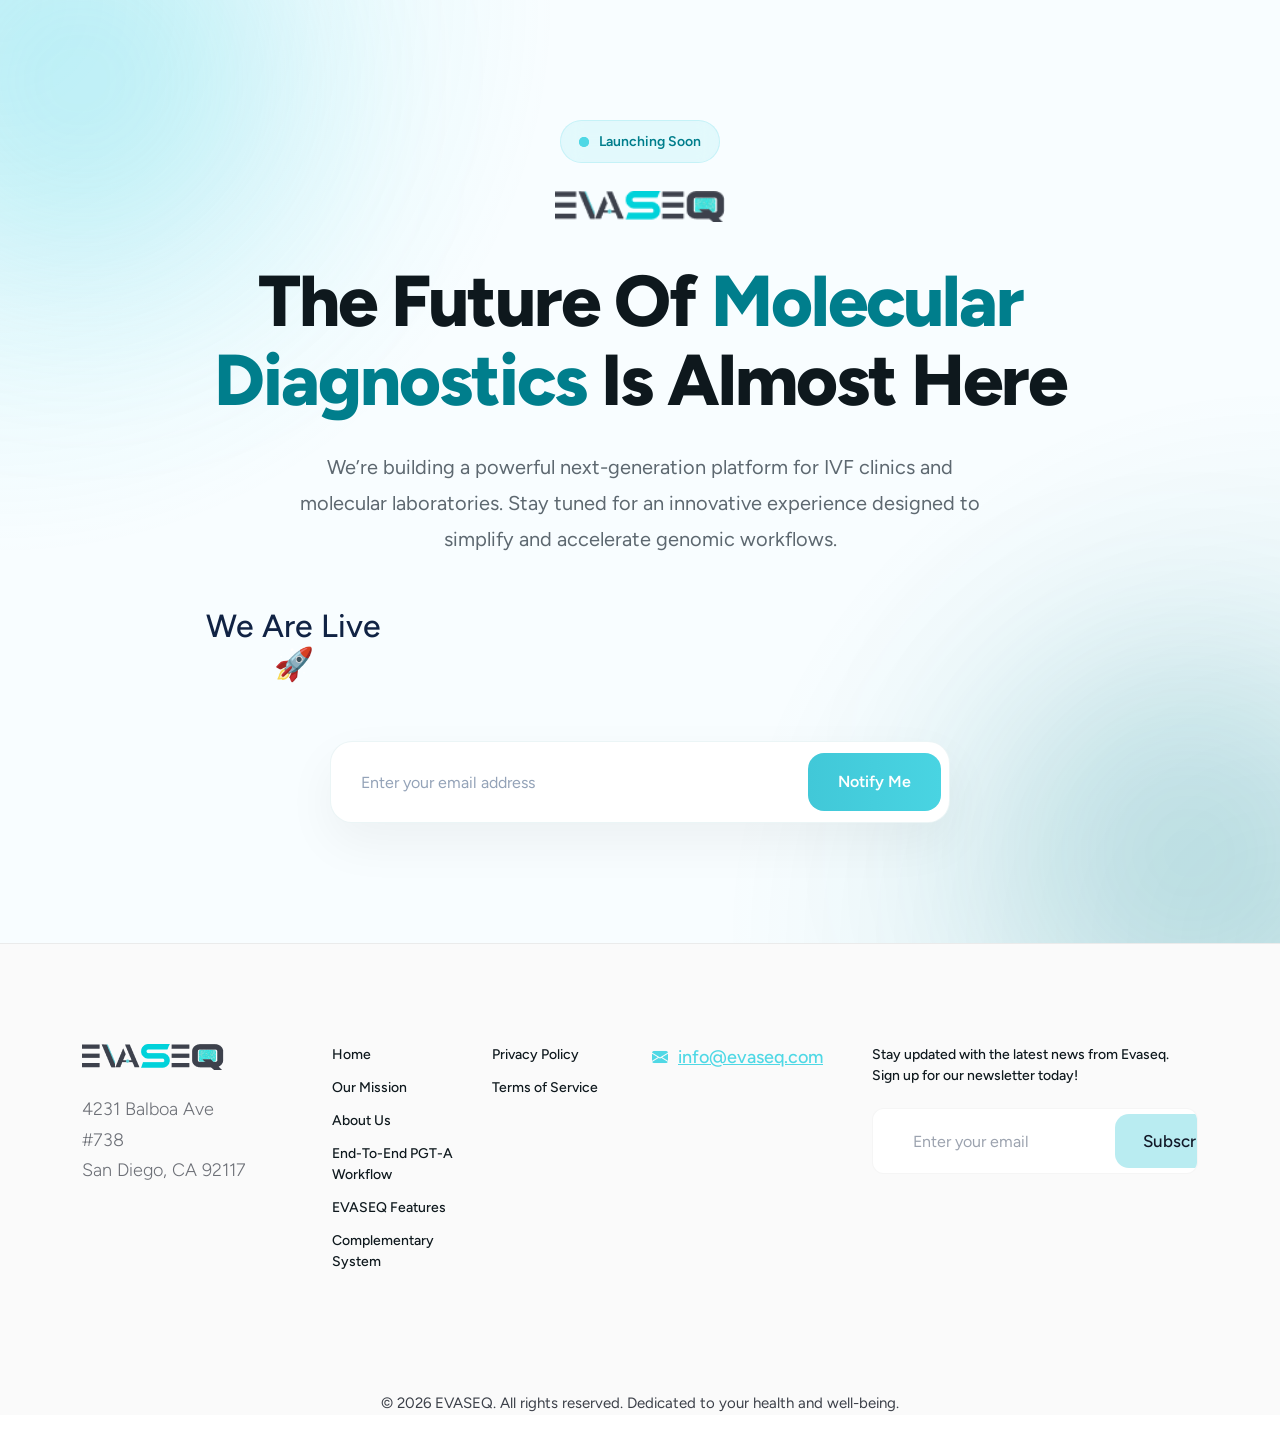
==== coming-soon.html @ 385601bf "Coming Soon Page" ====
<!doctype html>
<html lang="en">
  <head>
    <meta charset="utf-8" />
    <meta content="width=device-width, initial-scale=1.0" name="viewport" />

    <title>EVASEQ - Coming Soon</title>

    <!-- Favicons -->
    <link href="assets/img/favicon.png" rel="icon" />

    <!-- Fonts -->
    <link rel="preconnect" href="https://fonts.googleapis.com" />
    <link rel="preconnect" href="https://fonts.gstatic.com" crossorigin />

    <link
      href="https://fonts.googleapis.com/css2?family=Figtree:wght@300;400;500;600;700;800;900&display=swap"
      rel="stylesheet"
    />

    <!-- Vendor CSS -->
    <link href="assets/vendor/bootstrap/css/bootstrap.min.css" rel="stylesheet" />
    <link href="assets/vendor/bootstrap-icons/bootstrap-icons.css" rel="stylesheet" />
    <link href="assets/vendor/aos/aos.css" rel="stylesheet" />

    <!-- Main CSS -->
    <link href="assets/css/main.css" rel="stylesheet" />
  </head>

  <body>
    <main class="coming-soon-page">
      <div class="bg-glow bg-glow-1"></div>
      <div class="bg-glow bg-glow-2"></div>

      <div class="container">
        <div class="coming-wrapper" data-aos="fade-up" data-aos-delay="100">
          <div class="badge-pill">
            <span class="pulse-dot"></span>
            Launching Soon
          </div>

          <a href="index.html"><img src="assets/img/evaseq-logo.png" alt="EVASEQ" class="coming-logo" /></a>

          <h1>
            The Future Of
            <span>Molecular Diagnostics</span>
            Is Almost Here
          </h1>

          <p>
            We’re building a powerful next-generation platform for IVF clinics and molecular laboratories. Stay tuned
            for an innovative experience designed to simplify and accelerate genomic workflows.
          </p>

          <div class="countdown-grid">
            <div class="count-box">
              <h2 id="days">30</h2>
              <span>Days</span>
            </div>

            <div class="count-box">
              <h2 id="hours">12</h2>
              <span>Hours</span>
            </div>

            <div class="count-box">
              <h2 id="minutes">45</h2>
              <span>Minutes</span>
            </div>

            <div class="count-box">
              <h2 id="seconds">22</h2>
              <span>Seconds</span>
            </div>
          </div>

          <form class="coming-newsletter">
            <input type="email" placeholder="Enter your email address" />
            <button type="submit">Notify Me</button>
          </form>
        </div>
      </div>
    </main>

    <footer id="footer" class="footer-16 footer position-relative">
      <div class="container">
        <div class="footer-main" data-aos="fade-up" data-aos-delay="100">
          <div class="row align-items-start">
            <!-- Left -->
            <div class="col-lg-2">
              <div class="brand-section">
                <a href="index.html" class="logo d-flex align-items-center mb-4">
                  <img src="assets/img/evaseq-logo.png" alt="EVASEQ" class="footer-logo" />
                </a>

                <p class="brand-description">
                  4231 Balboa Ave #738 <br />
                  San Diego, CA 92117
                </p>
              </div>
            </div>

            <!-- Middle Links -->
            <div class="col-lg-4">
              <div class="footer-nav-wrapper">
                <div class="row">
                  <div class="col-6">
                    <div class="nav-column">
                      <nav class="footer-nav">
                        <a href="index.html">Home</a>
                        <a href="#mission">Our Mission</a>
                        <a href="#about">About Us</a>
                        <a href="#workflow">End-To-End PGT-A Workflow</a>
                        <a href="#features">EVASEQ Features</a>
                        <a href="#system">Complementary System</a>
                      </nav>
                    </div>
                  </div>

                  <div class="col-6">
                    <div class="nav-column">
                      <nav class="footer-nav">
                        <a href="#">Privacy Policy</a>
                        <a href="#">Terms of Service</a>
                      </nav>
                    </div>
                  </div>
                </div>
              </div>
            </div>
            <div class="col-lg-2">
              <div class="footer-email">
                <i class="bi bi-envelope-fill"></i>
                <a href="mailto:info@evaseq.com">info@evaseq.com</a>
              </div>
            </div>
            <!-- Right -->
            <div class="col-lg-4">
              <div class="footer-newsletter-box">
                <p>Stay updated with the latest news from Evaseq. Sign up for our newsletter today!</p>

                <form class="newsletter-form">
                  <input type="email" placeholder="Enter your email" />

                  <button type="submit">Subscribe</button>
                </form>
              </div>
            </div>
          </div>
        </div>

        <div class="footer-bottom">
          <div class="container">
            <div class="bottom-content text-center">
              <div class="copyright">
                <p>© 2026 EVASEQ. All rights reserved. Dedicated to your health and well-being.</p>
              </div>
            </div>
          </div>
        </div>
      </div>
    </footer>
    <!-- Vendor JS -->
    <script src="assets/vendor/bootstrap/js/bootstrap.bundle.min.js"></script>
    <script src="assets/vendor/aos/aos.js"></script>

    <script>
      AOS.init();

      const launchDate = new Date("Jun 30, 2026 00:00:00").getTime();

      const timer = setInterval(function () {
        const now = new Date().getTime();
        const distance = launchDate - now;

        const days = Math.floor(distance / (1000 * 60 * 60 * 24));
        const hours = Math.floor((distance % (1000 * 60 * 60 * 24)) / (1000 * 60 * 60));
        const minutes = Math.floor((distance % (1000 * 60 * 60)) / (1000 * 60));
        const seconds = Math.floor((distance % (1000 * 60)) / 1000);

        document.getElementById("days").innerHTML = days;
        document.getElementById("hours").innerHTML = hours;
        document.getElementById("minutes").innerHTML = minutes;
        document.getElementById("seconds").innerHTML = seconds;

        if (distance < 0) {
          clearInterval(timer);

          document.querySelector(".countdown-grid").innerHTML = "<h2>We Are Live 🚀</h2>";
        }
      }, 1000);
    </script>
  </body>
</html>
---- assets/css/main.css ----
@charset "UTF-8";

/* Fonts */
:root {
  --default-font: "Figtree", sans-serif;
  --heading-font: "Figtree", sans-serif;
  --nav-font: "Figtree", sans-serif;
}

:root {
  --background-color: #ffffff;
  --default-color: #3c4049;
  --heading-color: #112344;
  --accent-color: #007e8c;
  --surface-color: #fafafa;
  --contrast-color: #ffffff;
  --light-text-color: #575e61;
}

:root {
  --nav-color: #3c4049;
  --nav-hover-color: #007e8c;
  --nav-mobile-background-color: #ffffff;
  --nav-dropdown-background-color: #ffffff;
  --nav-dropdown-color: #3c4049;
  --nav-dropdown-hover-color: #007e8c;
}

.light-background {
  --background-color: #f4f8ff;
  --surface-color: #ffffff;
}

.dark-background {
  --background-color: #021418;
  --default-color: #ffffff;
  --heading-color: #ffffff;
  --surface-color: #11262a;
  --contrast-color: #ffffff;
}

/* Smooth scroll */
:root {
  scroll-behavior: smooth;
}

/*--------------------------------------------------------------
# General Styling & Shared Classes
--------------------------------------------------------------*/
body {
  color: var(--default-color);
  background-color: var(--background-color);
  font-family: var(--default-font);
  -webkit-font-smoothing: antialiased;
  -moz-osx-font-smoothing: grayscale;
}
a {
  color: var(--accent-color);
  text-decoration: none;
  transition: 0.3s;
}

a:hover {
  color: color-mix(in srgb, var(--accent-color), transparent 25%);
  text-decoration: none;
}

h1,
h2,
h3,
h4,
h5,
h6 {
  color: var(--heading-color);
  font-family: var(--heading-font);
}

/*--------------------------------------------------------------
# Global Header
--------------------------------------------------------------*/
.header {
  --background-color: rgba(255, 255, 255, 0);
  color: var(--default-color);
  transition: all 0.5s;
  z-index: 997;
  background-color: var(--background-color);
  box-shadow: 0px 0 18px rgba(0, 0, 0, 0.1);
}

.header .topbar {
  background-color: var(--accent-color);
  height: 40px;
  padding: 0;
  font-size: 14px;
  transition: all 0.5s;
}

.header .topbar .contact-info i {
  font-style: normal;
  color: var(--contrast-color);
}

.header .topbar .contact-info i a,
.header .topbar .contact-info i span {
  padding-left: 5px;
  color: var(--contrast-color);
}

@media (max-width: 575px) {
  .header .topbar .contact-info i a,
  .header .topbar .contact-info i span {
    font-size: 13px;
  }
}

.header .topbar .contact-info i a {
  line-height: 0;
  transition: 0.3s;
}

.header .topbar .contact-info i a:hover {
  color: var(--contrast-color);
  text-decoration: underline;
}

.header .topbar .social-links a {
  color: color-mix(in srgb, var(--contrast-color), transparent 40%);
  line-height: 0;
  transition: 0.3s;
  margin-left: 20px;
}

.header .topbar .social-links a:hover {
  color: var(--contrast-color);
}

.header .branding {
  min-height: 60px;
  padding: 10px 0;
}

.header .logo {
  line-height: 1;
}

.header .logo img {
  max-height: 36px;
  margin-right: 8px;
}

.header .logo h1 {
  font-size: 30px;
  margin: 0;
  font-weight: 600;
  color: var(--heading-color);
}

.scrolled .header .topbar {
  height: 0;
  visibility: hidden;
  overflow: hidden;
}

/* Global Header on Scroll
------------------------------*/
.scrolled .header {
  --background-color: #ffffff;
}

/*--------------------------------------------------------------
# Navigation Menu
--------------------------------------------------------------*/
/* Desktop Navigation */
@media (min-width: 1200px) {
  .navmenu {
    padding: 0;
  }

  .navmenu ul {
    margin: 0;
    padding: 0;
    display: flex;
    list-style: none;
    align-items: center;
  }

  .navmenu li {
    position: relative;
  }

  .navmenu > ul > li {
    white-space: nowrap;
    padding: 15px 14px;
  }

  .navmenu > ul > li:last-child {
    padding-right: 0;
  }

  .navmenu a,
  .navmenu a:focus {
    color: var(--nav-color);
  }

  .navmenu a i,
  .navmenu a:focus i {
    font-size: 12px;
    line-height: 0;
    margin-left: 5px;
    transition: 0.3s;
  }

  .navmenu > ul > li > a:before {
    content: "";
    position: absolute;
    width: 100%;
    height: 2px;
    bottom: -6px;
    left: 0;
    background-color: var(--accent-color);
    visibility: hidden;
    width: 0px;
    transition: all 0.3s ease-in-out 0s;
  }

  .navmenu a:hover:before,
  .navmenu li:hover > a:before,
  .navmenu .active:before {
    visibility: visible;
    width: 100%;
  }

  .navmenu li:hover > a,
  .navmenu .active,
  .navmenu .active:focus {
    color: var(--nav-hover-color);
  }

  .navmenu .dropdown ul {
    margin: 0;
    padding: 10px 0;
    background: var(--nav-dropdown-background-color);
    display: block;
    position: absolute;
    visibility: hidden;
    left: 14px;
    top: 130%;
    opacity: 0;
    transition: 0.3s;
    border-radius: 4px;
    z-index: 99;
    box-shadow: 0px 0px 30px rgba(0, 0, 0, 0.1);
  }

  .navmenu .dropdown ul li {
    min-width: 200px;
  }

  .navmenu .dropdown ul a {
    padding: 10px 20px;
    font-size: 15px;
    text-transform: none;
    color: var(--nav-dropdown-color);
  }

  .navmenu .dropdown ul a i {
    font-size: 12px;
  }

  .navmenu .dropdown ul a:hover,
  .navmenu .dropdown ul .active:hover,
  .navmenu .dropdown ul li:hover > a {
    color: var(--nav-dropdown-hover-color);
  }

  .navmenu .dropdown:hover > ul {
    opacity: 1;
    top: 100%;
    visibility: visible;
  }

  .navmenu .dropdown .dropdown ul {
    top: 0;
    left: -90%;
    visibility: hidden;
  }

  .navmenu .dropdown .dropdown:hover > ul {
    opacity: 1;
    top: 0;
    left: -100%;
    visibility: visible;
  }
}
a.header-demo-btn {
  display: inline-flex;
  align-items: center;
  justify-content: center;
  gap: 8px;
  border: 1px solid;
  border-image-source: linear-gradient(
    94.32deg,
    rgba(0, 126, 140, 0.2) 0%,
    rgba(0, 126, 140, 0) 30%,
    rgba(0, 126, 140, 0) 70%,
    rgba(0, 126, 140, 0.2) 100%
  );
  height: 44px;
  padding: 12px 20px;
  background: #ffffff;
  border: 1px solid rgba(0, 126, 140, 0.2);
  border-radius: 14px;
  font-size: 16px;
  font-weight: 500;
  text-decoration: none;
  transition: all 0.3s ease;
  color: var(--accent-color);
}

/* Icon Wrapper */
a.header-demo-btn .box-icon img {
  width: 30px;
  height: 30px;
  margin-top: 10px;
  display: flex;
  align-items: center;
  justify-content: center;
}

/* Hover */
.header-demo-btn:hover {
  transform: translateY(-2px);
  border-color: #4fd8e5;
  box-shadow: 0 10px 24px rgba(79, 216, 229, 0.15);

  color: #007e8c;
}
.navmenu a.header-demo-btn:hover:before,
.navmenu li:hover > a.header-demo-btn:before,
.navmenu .active:before {
  visibility: hidden;
}

/* Mobile */
@media (max-width: 991px) {
  .header-demo-btn {
    width: 100%;
    justify-content: center;
    margin-top: 12px;
  }
}
/* Mobile Navigation */
@media (max-width: 1199px) {
  .mobile-nav-toggle {
    color: var(--nav-color);
    font-size: 28px;
    line-height: 0;
    margin-right: 10px;
    cursor: pointer;
    transition: color 0.3s;
  }

  .navmenu {
    padding: 0;
    z-index: 9997;
  }

  .navmenu ul {
    display: none;
    list-style: none;
    position: absolute;
    inset: 60px 20px 20px 20px;
    padding: 10px 0;
    margin: 0;
    border-radius: 6px;
    background-color: var(--nav-mobile-background-color);
    border: 1px solid color-mix(in srgb, var(--default-color), transparent 90%);
    box-shadow: none;
    overflow-y: auto;
    transition: 0.3s;
    z-index: 9998;
  }

  .navmenu a,
  .navmenu a:focus {
    color: var(--nav-dropdown-color);
    padding: 10px 20px;
    font-family: var(--nav-font);
    font-size: 17px;
    font-weight: 500;
    display: flex;
    align-items: center;
    justify-content: space-between;
    white-space: nowrap;
    transition: 0.3s;
  }

  .navmenu a i,
  .navmenu a:focus i {
    font-size: 12px;
    line-height: 0;
    margin-left: 5px;
    width: 30px;
    height: 30px;
    display: flex;
    align-items: center;
    justify-content: center;
    border-radius: 50%;
    transition: 0.3s;
    background-color: color-mix(in srgb, var(--accent-color), transparent 90%);
  }

  .navmenu a i:hover,
  .navmenu a:focus i:hover {
    background-color: var(--accent-color);
    color: var(--contrast-color);
  }

  .navmenu a:hover,
  .navmenu .active,
  .navmenu .active:focus {
    color: var(--nav-dropdown-hover-color);
  }

  .navmenu .active i,
  .navmenu .active:focus i {
    background-color: var(--accent-color);
    color: var(--contrast-color);
    transform: rotate(180deg);
  }

  .navmenu .dropdown ul {
    position: static;
    display: none;
    z-index: 99;
    padding: 10px 0;
    margin: 10px 20px;
    background-color: var(--nav-dropdown-background-color);
    transition: all 0.5s ease-in-out;
  }

  .navmenu .dropdown ul ul {
    background-color: rgba(33, 37, 41, 0.1);
  }

  .navmenu .dropdown > .dropdown-active {
    display: block;
    background-color: rgba(33, 37, 41, 0.03);
  }

  .mobile-nav-active {
    overflow: hidden;
  }

  .mobile-nav-active .mobile-nav-toggle {
    color: #fff;
    position: absolute;
    font-size: 32px;
    top: 15px;
    right: 15px;
    margin-right: 0;
    z-index: 9999;
  }

  .mobile-nav-active .navmenu {
    position: fixed;
    overflow: hidden;
    inset: 0;
    background: rgba(33, 37, 41, 0.8);
    transition: 0.3s;
  }

  .mobile-nav-active .navmenu > ul {
    display: block;
  }
}

/*--------------------------------------------------------------
# Global Footer
--------------------------------------------------------------*/
.footer-16 {
  background: #fafafa;
  color: var(--default-color);
  font-size: 15px;
  padding: 100px 0 0;
  border-top: 1px solid color-mix(in srgb, var(--default-color), transparent 92%);
}

.footer-16 .footer-main {
  margin-bottom: 80px;
}

.footer-16 .brand-section .logo {
  text-decoration: none;
}

.footer-16 .brand-section .logo .sitename {
  font-family: var(--heading-font);
  font-size: 32px;
  font-weight: 300;
  color: var(--heading-color);
  letter-spacing: -0.5px;
}

.footer-16 .brand-section .brand-description {
  font-size: 18px;
  line-height: 1.7;
  color: color-mix(in srgb, var(--default-color), transparent 25%);
  font-weight: 300;
  max-width: 380px;
  margin: 0;
}

.footer-16 .brand-section .contact-info .contact-item {
  display: flex;
  align-items: flex-start;
  margin-bottom: 16px;
  font-size: 15px;
  color: color-mix(in srgb, var(--default-color), transparent 20%);
}

.footer-16 .brand-section .contact-info .contact-item i {
  font-size: 16px;
  color: var(--accent-color);
  margin-right: 12px;
  margin-top: 3px;
  flex-shrink: 0;
}

.footer-16 .brand-section .contact-info .contact-item span {
  line-height: 1.6;
}

.footer-16 .footer-nav-wrapper {
  padding-left: 60px;
}

@media (max-width: 991px) {
  .footer-16 .footer-nav-wrapper {
    padding-left: 0;
    margin-top: 50px;
  }
}

.footer-16 .nav-column {
  margin-bottom: 40px;
}

.footer-16 .nav-column h6 {
  font-family: var(--heading-font);
  font-size: 16px;
  font-weight: 400;
  color: var(--heading-color);
  margin-bottom: 24px;
  letter-spacing: 0.3px;
}

.footer-16 .nav-column .footer-nav {
  display: flex;
  flex-direction: column;
  gap: 12px;
}

.footer-16 .nav-column .footer-nav a {
  color: #0e181d;
  text-decoration: none;
  font-size: 14px;
  font-weight: 500;
  line-height: 150%;
  transition: all 0.3s ease;
}

.footer-16 .nav-column .footer-nav a:hover {
  color: var(--accent-color);
  transform: translateX(4px);
}

/* Newsletter */

.footer-newsletter-box {
  padding-left: 30px;
}

.footer-email {
  display: flex;
  align-items: center;
  gap: 10px;
  margin-bottom: 24px;
}

.footer-email i {
  color: #4fd8e5;
  font-size: 16px;
}

.footer-email a {
  color: #4fd8e5;
  text-decoration: underline;
  font-size: 18px;
  font-weight: 500;
}

.footer-newsletter-box p {
  color: #0e181d;
  font-size: 14px;
  font-weight: 500;
  line-height: 150%;
  margin-bottom: 22px;
}

/* Form */

.newsletter-form {
  display: flex;
  align-items: center;
  background: #fff;
  border-radius: 18px;
  padding: 6px;
  overflow: hidden;
  width: 350;
  height: 49;
  border-radius: 12px;
  border-width: 1px;
  justify-content: space-between;
  opacity: 1;
  padding-top: 4px;
  padding-right: 4px;
  padding-bottom: 4px;
  padding-left: 20px;
  border: 1px solid #0000000a;
}

.newsletter-form input {
  flex: 1;
  border: none;
  outline: none;
  height: 56px;
  padding: 0 20px;
  font-size: 16px;
  background: transparent;
}

.newsletter-form input::placeholder {
  color: #9ca3af;
}

.newsletter-form button {
  border: none;
  height: 54px;
  padding: 0 28px;
  border-radius: 14px;
  background: #b9ecf1;
  color: #111827;
  font-size: 17px;
  font-weight: 500;
  transition: all 0.3s ease;
}

.newsletter-form button:hover {
  background: #4fd8e5;
  color: #fff;
}
/*--------------------------------------------------------------
# Preloader
--------------------------------------------------------------*/
#preloader {
  position: fixed;
  inset: 0;
  z-index: 9999;
  overflow: hidden;
  background-color: var(--background-color);
  transition: all 0.6s ease-out;
  width: 100%;
  height: 100vh;
}

#preloader:before,
#preloader:after {
  content: "";
  position: absolute;
  border: 4px solid var(--accent-color);
  border-radius: 50%;
  animation: animate-preloader 2s cubic-bezier(0, 0.2, 0.8, 1) infinite;
}

#preloader:after {
  animation-delay: -0.5s;
}

@keyframes animate-preloader {
  0% {
    width: 10px;
    height: 10px;
    top: calc(50% - 5px);
    left: calc(50% - 5px);
    opacity: 1;
  }

  100% {
    width: 72px;
    height: 72px;
    top: calc(50% - 36px);
    left: calc(50% - 36px);
    opacity: 0;
  }
}

/*--------------------------------------------------------------
# Scroll Top Button
--------------------------------------------------------------*/
.scroll-top {
  position: fixed;
  visibility: hidden;
  opacity: 0;
  right: 15px;
  bottom: -15px;
  z-index: 99999;
  background-color: var(--accent-color);
  width: 44px;
  height: 44px;
  border-radius: 50px;
  transition: all 0.4s;
}

.scroll-top i {
  font-size: 24px;
  color: var(--contrast-color);
  line-height: 0;
}

.scroll-top:hover {
  background-color: color-mix(in srgb, var(--accent-color), transparent 20%);
  color: var(--contrast-color);
}

.scroll-top.active {
  visibility: visible;
  opacity: 1;
  bottom: 15px;
}

/*--------------------------------------------------------------
# Disable aos animation delay on mobile devices
--------------------------------------------------------------*/
@media screen and (max-width: 768px) {
  [data-aos-delay] {
    transition-delay: 0 !important;
  }
}

/*--------------------------------------------------------------
# Global Page Titles & Breadcrumbs
--------------------------------------------------------------*/
.page-title {
  color: var(--default-color);
  background-color: var(--background-color);
  position: relative;
  padding-top: 100px;
}

.page-title .heading {
  padding: 80px 0;
}

.page-title .heading h1 {
  font-size: 38px;
  font-weight: 500;
}

.page-title nav {
  background-color: color-mix(in srgb, var(--default-color), transparent 96%);
  padding: 20px 0;
}

.page-title nav ol {
  display: flex;
  flex-wrap: wrap;
  list-style: none;
  padding: 0;
  margin: 0;
  font-size: 16px;
  font-weight: 400;
}

.page-title nav ol li + li {
  padding-left: 10px;
}

.page-title nav ol li + li::before {
  content: "/";
  display: inline-block;
  padding-right: 10px;
  color: color-mix(in srgb, var(--default-color), transparent 70%);
}

/*--------------------------------------------------------------
# Global Sections
--------------------------------------------------------------*/
section,
.section {
  color: var(--default-color);
  background-color: var(--background-color);
  padding: 40px 0;
  scroll-margin-top: 90px;
  overflow: clip;
}

@media (max-width: 1199px) {
  section,
  .section {
    scroll-margin-top: 66px;
  }
}

/*--------------------------------------------------------------
# Global Section Titles
--------------------------------------------------------------*/
.section-title {
  text-align: center;
  padding-bottom: 60px;
  position: relative;
}

.section-title h2 {
  font-size: 32px;
  font-weight: 500;
  margin-bottom: 20px;
  padding-bottom: 20px;
  position: relative;
}

.section-title h2:before {
  content: "";
  position: absolute;
  display: block;
  width: 160px;
  height: 1px;
  background: color-mix(in srgb, var(--default-color), transparent 60%);
  left: 0;
  right: 0;
  bottom: 1px;
  margin: auto;
}

.section-title h2::after {
  content: "";
  position: absolute;
  display: block;
  width: 60px;
  height: 3px;
  background: var(--accent-color);
  left: 0;
  right: 0;
  bottom: 0;
  margin: auto;
}

.section-title p {
  margin-bottom: 0;
}

/*--------------------------------------------------------------
# Hero Section
--------------------------------------------------------------*/
.hero {
  position: relative;
  min-height: 70vh;
  display: flex;
  align-items: center;
  background: linear-gradient(
    135deg,
    var(--surface-color) 0%,
    color-mix(in srgb, var(--accent-color), transparent 95%) 100%
  );
  overflow: hidden;
}

.hero::before {
  content: "";
  position: absolute;
  top: 0;
  left: 0;
  right: 0;
  bottom: 0;
  background: url("../img/BG.png") center/cover;
  opacity: 1;
  z-index: 0;
}

.hero .container {
  position: relative;
  z-index: 1;
}

.hero .hero-content {
  padding: 2rem 0;
}

.hero .hero-content .trust-badges {
  display: flex;
  gap: 1.5rem;
  flex-wrap: wrap;
}

.hero .hero-content .trust-badges .badge-item {
  display: flex;
  align-items: center;
  gap: 0.5rem;
  padding: 0.5rem 1rem;
  background: color-mix(in srgb, var(--accent-color), transparent 90%);
  border-radius: 50px;
  color: var(--accent-color);
  font-size: 0.875rem;
  font-weight: 500;
}

.hero .hero-content .trust-badges .badge-item i {
  font-size: 1rem;
}

@media (max-width: 576px) {
  .hero .hero-content .trust-badges {
    gap: 0.75rem;
  }

  .hero .hero-content .trust-badges .badge-item {
    font-size: 0.75rem;
    padding: 0.4rem 0.8rem;
  }
}

.main h4 {
  font-size: 18px;
  text-transform: uppercase;
  display: flex;
  gap: 12px;
  align-items: center;
  color: var(--accent-color);
}

.hero .hero-content h1 {
  font-size: 56px;
  font-weight: 700;
  line-height: 1.2;
  margin: 1.5rem 0;
  color: var(--heading-color);
  padding-right: 7rem;
}

.hero .hero-content h1 .highlight {
  color: var(--accent-color);
  position: relative;
}

@media (max-width: 992px) {
  .hero .hero-content h1 {
    font-size: 2.5rem;
  }
}

@media (max-width: 576px) {
  .hero .hero-content h1 {
    font-size: 2rem;
  }
}

.hero .hero-content .hero-description {
  font-size: 1.125rem;
  line-height: 1.7;
  color: color-mix(in srgb, var(--default-color), transparent 20%);
  margin-bottom: 2rem;
  max-width: 500px;
}
.hero .hero-content .hero-actions {
  display: flex;
  gap: 1rem;
  align-items: center;
  margin-bottom: 2rem;
}

.hero .hero-content .hero-actions .btn {
  padding: 1rem 2rem;
  font-weight: 600;
  border-radius: 50px;
  text-decoration: none;
  display: inline-flex;
  align-items: center;
  transition: all 0.3s ease;
  border: 2px solid transparent;
}

.hero .hero-content .hero-actions .btn.btn-primary {
  background: var(--accent-color);
  color: var(--contrast-color);
}

.hero .hero-content .hero-actions .btn.btn-primary:hover {
  background: color-mix(in srgb, var(--accent-color), black 10%);
  transform: translateY(-2px);
}

@media (max-width: 576px) {
  .hero .hero-content .hero-actions {
    flex-direction: column;
    align-items: stretch;
  }

  .hero .hero-content .hero-actions .btn {
    text-align: center;
    justify-content: center;
  }
}

.hero .hero-visual {
  position: relative;
  height: 600px;
}

.hero .hero-visual .main-image {
  position: relative;
  height: 100%;
  border-radius: 20px;
  overflow: hidden;
}

.hero .hero-visual .main-image img {
  width: 100%;
  height: 100%;
  object-fit: contain;
}

.hero .hero-visual .background-elements {
  position: absolute;
  top: 0;
  left: 0;
  right: 0;
  bottom: 0;
  z-index: -1;
}

.hero .hero-visual .background-elements .element {
  position: absolute;
  border-radius: 50%;
  background: var(--accent-color);
  opacity: 0.1;
}

.hero .hero-visual .background-elements .element.element-1 {
  width: 200px;
  height: 200px;
  top: -50px;
  left: -50px;
  animation: float1 6s ease-in-out infinite;
}

.hero .hero-visual .background-elements .element.element-2 {
  width: 150px;
  height: 150px;
  bottom: -30px;
  right: -30px;
  animation: float2 8s ease-in-out infinite;
}

.hero .hero-visual .background-elements .element.element-3 {
  width: 100px;
  height: 100px;
  top: 50%;
  left: -25px;
  transform: translateY(-50%);
  animation: float3 7s ease-in-out infinite;
}

@media (max-width: 992px) {
  .hero .hero-visual {
    height: 400px;
    margin-top: 2rem;
  }
}

@keyframes float1 {
  0%,
  100% {
    transform: translateY(0px) rotate(0deg);
  }

  50% {
    transform: translateY(-20px) rotate(180deg);
  }
}

@keyframes float2 {
  0%,
  100% {
    transform: translateY(0px) rotate(0deg);
  }

  50% {
    transform: translateY(-15px) rotate(-180deg);
  }
}

@keyframes float3 {
  0%,
  100% {
    transform: translateY(-50%) rotate(0deg);
  }

  50% {
    transform: translateY(-70%) rotate(180deg);
  }
}

/*--------------------------------------------------------------
# Home About Section
--------------------------------------------------------------*/
.main section {
  padding: 20px 0;
}

.main section h4 {
  padding: 30px 0;
  white-space: nowrap;
}

.main section .container {
  padding: 30px;
}

.main section .innerBox {
  padding: 50px;
  border-radius: 48px;
  background-color: var(--surface-color);
}

.main section .featureInnerBox {
  min-height: 500px;
  background: transparent url("../img/features-bg.png") center/cover;
}

.main section .section-heading {
  font-size: 2.5rem;
  font-weight: 500;
  line-height: 1.3;
  margin-bottom: 1.5rem;
}

@media (max-width: 768px) {
  .main section .section-heading {
    font-size: 2rem;
  }
}

.main section .section-content p {
  font-size: 16px;
  font-weight: 300;
  line-height: 1.7;
  color: var(--light-text-color);
  margin-bottom: 1.5rem;
}

.main section .section-content .cta-section .btn-secondary i {
  font-size: 1.5rem;
  color: var(--accent-color);
}

.main section .section-content .cta-section .btn-secondary:hover {
  color: var(--accent-color);
  transform: translateX(5px);
}

.main section .about-visual {
  position: relative;
}

.main section .about-visual .main-image {
  border-radius: 40px;
  overflow: hidden;
  box-shadow: 0 20px 60px color-mix(in srgb, var(--default-color), transparent 85%);
}

.main section .main-image img {
  width: 100%;
  height: auto;
  transition: transform 0.3s ease;
}

.main section .main-image:hover img {
  transform: scale(1.05);
}

.features-grid {
  display: grid;
  grid-template-columns: repeat(2, 1fr);
  gap: 24px;
  width: 100%;
}

.feature-card {
  display: flex;
  align-items: center;
  gap: 20px;
  background: rgba(255, 255, 255, 0.75);
  backdrop-filter: blur(10px);
  border-radius: 16px;
  padding: 20px;
  transition: all 0.3s ease;
  border: 1px solid rgba(255, 255, 255, 0.5);
}

.feature-card:hover {
  transform: translateY(-5px);
  box-shadow: 0 20px 40px rgba(0, 0, 0, 0.08);
}

.feature-icon {
  width: 72px;
  height: 72px;
  min-width: 72px;
  border-radius: 16px;
  background: #f0f8f8;
  display: flex;
  align-items: center;
  justify-content: center;
}

.feature-icon img {
  width: 44px;
  height: 44px;
  margin-top: 10px;
  object-fit: contain;
}

.feature-content h5 {
  font-size: 18px;
  font-weight: 600;
  margin-bottom: 10px;
  color: #0e181d;
}

.feature-content p {
  font-size: 14px;
  line-height: 1.6;
  color: #575e61;
  margin: 0;
}

@media (max-width: 991px) {
  .features-grid {
    grid-template-columns: 1fr;
  }

  .feature-card {
    padding: 22px;
    min-height: auto;
  }

  .feature-content h4 {
    font-size: 22px;
  }

  .feature-content p {
    font-size: 16px;
  }
}

.system-title {
  font-size: 44px;
  line-height: 130%;
  font-weight: 600;
  color: #0e181d;
  letter-spacing: -1%;
  padding-bottom: 40px;
}

.three-column-grid {
  display: grid;
  grid-template-columns: repeat(3, 1fr);
  gap: 24px;
}

.small-card {
  display: flex;
  align-items: flex-start;
  min-height: 110px;
  padding: 20px;
  border-radius: 24px;
  background: #ffffff;
  border: 1px solid rgba(0, 0, 0, 0.04);
  box-shadow: none;
  gap: 5px;
}

.small-card:hover {
  transform: translateY(-4px);
}

.small-icon {
  border-radius: 0;
  width: auto;
  height: auto;
  min-width: 40px;
  background: transparent;
  justify-content: flex-start;
  align-items: flex-start;
}

.small-icon img {
  width: auto;
  height: auto;
  margin-top: 5px;
}

.small-card .feature-content h5 {
  font-size: 17px;
  line-height: 140%;
  font-weight: 600;
  margin-bottom: 2px;
  color: #1f2937;
}

.small-card .feature-content p {
  font-size: 14px;
  line-height: 150%;
  color: #575e61;
}

@media (max-width: 1199px) {
  .three-column-grid {
    grid-template-columns: repeat(2, 1fr);
  }

  .system-title {
    font-size: 48px;
  }
}

@media (max-width: 767px) {
  .systemFeatureBox {
    padding: 30px 20px;
  }

  .three-column-grid {
    grid-template-columns: 1fr;
  }

  .system-title {
    font-size: 34px;
    margin-bottom: 30px;
  }

  .small-card {
    min-height: auto;
  }
}

.molecular-wrapper {
  position: relative;
  overflow: hidden;
  padding: 30px;
  border: 1px solid #cef7fc;
  display: flex;
  /* Background Gradient */
  background: linear-gradient(135deg, rgba(207, 243, 248, 0.4) 0%, #f5fffe 100%);
}

/* Gradient Button */
.btn-gradient {
  display: inline-flex;
  align-items: center;
  gap: 10px;
  padding: 18px 34px;
  border-radius: 60px;
  text-decoration: none;
  font-size: 20px;
  font-weight: 600;
  color: #fff;

  background: linear-gradient(90deg, #41c8d8 0%, #49d4e2 100%);

  transition: all 0.3s ease;
}

.btn-gradient:hover {
  transform: translateY(-3px);
  color: #fff;
  box-shadow: 0 14px 30px rgba(73, 212, 226, 0.35);
}

.btn-gradient i {
  font-size: 18px;
}

/* Outline Button */
.btn-outline-custom {
  display: inline-flex;
  align-items: center;
  justify-content: center;
  padding: 18px 34px;
  border-radius: 60px;
  text-decoration: none;
  font-size: 20px;
  font-weight: 500;
  color: #111827;
  border: 1.5px solid #41c8d8;
  background: transparent;
  transition: all 0.3s ease;
}

.btn-outline-custom:hover {
  background: #41c8d8;
  color: #fff;
}

/* Image */
.molecular-image {
  text-align: center;
}

.molecular-image img {
  max-width: 100%;
  animation: floatDNA 6s ease-in-out infinite;
}

/* Floating animation */
@keyframes floatDNA {
  0%,
  100% {
    transform: translateY(0px);
  }

  50% {
    transform: translateY(-12px);
  }
}

@media (max-width: 767px) {
  .btn-gradient,
  .btn-outline-custom {
    justify-content: center;
    width: 100%;
    font-size: 16px;
    padding: 16px 24px;
  }
}

/*--------------------------------------------------------------
# Error 404 Section
--------------------------------------------------------------*/
.error-404 {
  padding: 120px 0;
  min-height: 100vh;
  display: flex;
  align-items: center;
  background: linear-gradient(
    135deg,
    var(--surface-color) 0%,
    color-mix(in srgb, var(--accent-color), transparent 97%) 100%
  );
}

.error-404 .error-number {
  font-size: clamp(120px, 20vw, 280px);
  font-weight: 300;
  color: color-mix(in srgb, var(--heading-color), transparent 15%);
  line-height: 0.8;
  margin-bottom: 40px;
  font-family: var(--heading-font);
  letter-spacing: -0.02em;
}

.error-404 .error-title {
  font-size: clamp(32px, 5vw, 48px);
  font-weight: 300;
  color: var(--heading-color);
  margin-bottom: 32px;
  letter-spacing: -0.01em;
}

.error-404 .error-description {
  font-size: 18px;
  line-height: 1.7;
  color: color-mix(in srgb, var(--default-color), transparent 20%);
  margin-bottom: 48px;
  max-width: 600px;
  margin-left: auto;
  margin-right: auto;
}

.error-404 .error-actions {
  display: flex;
  flex-direction: column;
  gap: 16px;
  align-items: center;
  margin-bottom: 80px;
}

@media (min-width: 576px) {
  .error-404 .error-actions {
    flex-direction: row;
    justify-content: center;
    gap: 24px;
  }
}

.error-404 .error-actions .btn-primary {
  display: inline-flex;
  align-items: center;
  gap: 12px;
  padding: 16px 32px;
  background-color: var(--accent-color);
  color: var(--contrast-color);
  border-radius: 8px;
  text-decoration: none;
  font-weight: 400;
  font-size: 16px;
  transition: all 0.3s ease;
  border: 2px solid var(--accent-color);
}

.error-404 .error-actions .btn-primary:hover {
  background-color: transparent;
  color: var(--accent-color);
  transform: translateY(-2px);
}

.error-404 .error-actions .btn-primary i {
  font-size: 18px;
}

.error-404 .error-actions .btn-secondary {
  display: inline-flex;
  align-items: center;
  gap: 12px;
  padding: 16px 32px;
  background-color: transparent;
  color: var(--heading-color);
  border-radius: 8px;
  text-decoration: none;
  font-weight: 400;
  font-size: 16px;
  transition: all 0.3s ease;
  border: 2px solid color-mix(in srgb, var(--default-color), transparent 80%);
}

.error-404 .error-actions .btn-secondary:hover {
  border-color: var(--accent-color);
  color: var(--accent-color);
  transform: translateY(-2px);
}

.error-404 .error-actions .btn-secondary i {
  font-size: 18px;
}

.error-404 .helpful-links {
  text-align: center;
}

.error-404 .helpful-links h3 {
  font-size: 24px;
  font-weight: 300;
  color: var(--heading-color);
  margin-bottom: 40px;
}

.error-404 .helpful-links .links-grid {
  display: grid;
  grid-template-columns: repeat(auto-fit, minmax(200px, 1fr));
  gap: 20px;
  max-width: 800px;
  margin: 0 auto;
}

@media (min-width: 768px) {
  .error-404 .helpful-links .links-grid {
    grid-template-columns: repeat(3, 1fr);
  }
}

.error-404 .helpful-links .link-item {
  display: flex;
  flex-direction: column;
  align-items: center;
  gap: 12px;
  padding: 32px 20px;
  background-color: var(--surface-color);
  border-radius: 8px;
  text-decoration: none;
  color: var(--default-color);
  transition: all 0.3s ease;
  border: 1px solid color-mix(in srgb, var(--default-color), transparent 90%);
}

.error-404 .helpful-links .link-item:hover {
  transform: translateY(-4px);
  box-shadow: 0 8px 30px color-mix(in srgb, var(--default-color), transparent 90%);
  color: var(--accent-color);
  border-color: color-mix(in srgb, var(--accent-color), transparent 70%);
}

.error-404 .helpful-links .link-item i {
  font-size: 24px;
  color: var(--accent-color);
  transition: all 0.3s ease;
}

.error-404 .helpful-links .link-item span {
  font-size: 16px;
  font-weight: 400;
}

.error-404 .helpful-links .link-item:hover i {
  transform: scale(1.1);
}

@media (max-width: 768px) {
  .error-404 {
    padding: 80px 0;
  }

  .error-404 .error-actions {
    margin-bottom: 60px;
  }

  .error-404 .helpful-links .links-grid {
    grid-template-columns: repeat(2, 1fr);
  }
}

@media (max-width: 576px) {
  .error-404 .helpful-links .links-grid {
    grid-template-columns: 1fr;
  }
}

/*--------------------------------------------------------------
# Starter Section Section
--------------------------------------------------------------*/
.starter-section {
  padding-top: 60px;
  padding-bottom: 60px;
  /* Add your styles here */
}

/* ==========================================
   COMING SOON PAGE
========================================== */

.coming-soon-page {
  position: relative;
  min-height: 100vh;
  overflow: hidden;
  display: flex;
  align-items: center;
  justify-content: center;
  background:
    radial-gradient(circle at top left, rgba(79, 216, 229, 0.18), transparent 35%),
    radial-gradient(circle at bottom right, rgba(0, 126, 140, 0.12), transparent 35%), #f8fdff;
  padding: 120px 20px;
}

.coming-wrapper {
  position: relative;
  z-index: 2;
  max-width: 900px;
  margin: auto;
  text-align: center;
}

.coming-logo {
  width: 170px;
  margin-bottom: 40px;
}

.badge-pill {
  width: fit-content;
  margin: 0 auto 28px;
  padding: 10px 18px;
  border-radius: 999px;
  background: rgba(79, 216, 229, 0.12);
  border: 1px solid rgba(79, 216, 229, 0.2);
  color: var(--accent-color);
  font-size: 14px;
  font-weight: 600;
  display: flex;
  align-items: center;
  gap: 10px;
  backdrop-filter: blur(10px);
}

.pulse-dot {
  width: 10px;
  height: 10px;
  background: #4fd8e5;
  border-radius: 50%;
  position: relative;
}

.pulse-dot::after {
  content: "";
  position: absolute;
  inset: 0;
  border-radius: 50%;
  background: #4fd8e5;
  animation: pulse 1.8s infinite;
}

@keyframes pulse {
  0% {
    transform: scale(1);
    opacity: 0.8;
  }

  100% {
    transform: scale(2.8);
    opacity: 0;
  }
}

.coming-wrapper h1 {
  font-size: 72px;
  line-height: 1.1;
  font-weight: 800;
  color: #0e181d;
  margin-bottom: 28px;
  letter-spacing: -2px;
}

.coming-wrapper h1 span {
  color: var(--accent-color);
}

.coming-wrapper p {
  max-width: 700px;
  margin: 0 auto 50px;
  font-size: 20px;
  line-height: 1.8;
  color: #5d6870;
}

.countdown-grid {
  display: grid;
  grid-template-columns: repeat(4, 1fr);
  gap: 24px;
  margin-bottom: 50px;
}

.count-box {
  padding: 34px 20px;
  border-radius: 28px;
  background: rgba(255, 255, 255, 0.75);
  border: 1px solid rgba(79, 216, 229, 0.15);
  backdrop-filter: blur(14px);
  box-shadow: 0 20px 50px rgba(0, 0, 0, 0.05);
  transition: all 0.3s ease;
}

.count-box:hover {
  transform: translateY(-6px);
}

.count-box h2 {
  font-size: 56px;
  font-weight: 700;
  margin-bottom: 10px;
  color: var(--accent-color);
}

.count-box span {
  font-size: 15px;
  font-weight: 600;
  color: #64748b;
  text-transform: uppercase;
  letter-spacing: 1px;
}

.coming-newsletter {
  max-width: 620px;
  margin: auto;
  background: #ffffff;
  border-radius: 22px;
  padding: 8px;
  display: flex;
  align-items: center;
  gap: 10px;
  border: 1px solid rgba(0, 126, 140, 0.08);
  box-shadow: 0 20px 50px rgba(0, 0, 0, 0.05);
}

.coming-newsletter input {
  flex: 1;
  border: none;
  outline: none;
  background: transparent;
  height: 64px;
  padding: 0 22px;
  font-size: 16px;
  color: #0e181d;
}

.coming-newsletter input::placeholder {
  color: #94a3b8;
}

.coming-newsletter button {
  border: none;
  height: 58px;
  padding: 0 30px;
  border-radius: 16px;
  background: linear-gradient(90deg, #41c8d8 0%, #49d4e2 100%);
  color: #fff;
  font-size: 16px;
  font-weight: 600;
  transition: all 0.3s ease;
}

.coming-newsletter button:hover {
  transform: translateY(-2px);
  box-shadow: 0 14px 24px rgba(73, 212, 226, 0.35);
}

.social-links {
  display: flex;
  justify-content: center;
  gap: 18px;
  margin-top: 40px;
}

.social-links a {
  width: 56px;
  height: 56px;
  border-radius: 18px;
  background: rgba(255, 255, 255, 0.8);
  color: var(--accent-color);
  display: flex;
  align-items: center;
  justify-content: center;
  font-size: 22px;
  border: 1px solid rgba(79, 216, 229, 0.15);
  transition: all 0.3s ease;
}

.social-links a:hover {
  transform: translateY(-5px);
  background: var(--accent-color);
  color: #fff;
}

.bg-glow {
  position: absolute;
  border-radius: 50%;
  filter: blur(100px);
  z-index: 1;
}

.bg-glow-1 {
  width: 400px;
  height: 400px;
  background: rgba(79, 216, 229, 0.25);
  top: -120px;
  left: -120px;
}

.bg-glow-2 {
  width: 380px;
  height: 380px;
  background: rgba(0, 126, 140, 0.18);
  bottom: -100px;
  right: -100px;
}

/* ==========================================
   Responsive
========================================== */

@media (max-width: 991px) {
  .coming-wrapper h1 {
    font-size: 52px;
  }

  .countdown-grid {
    grid-template-columns: repeat(2, 1fr);
  }
}

@media (max-width: 767px) {
  .coming-soon-page {
    padding: 100px 20px;
  }

  .coming-wrapper h1 {
    font-size: 38px;
  }

  .coming-wrapper p {
    font-size: 16px;
  }

  .count-box h2 {
    font-size: 42px;
  }

  .coming-newsletter {
    flex-direction: column;
    padding: 14px;
  }

  .coming-newsletter input,
  .coming-newsletter button {
    width: 100%;
  }

  .coming-newsletter button {
    height: 56px;
  }
}

@media (max-width: 575px) {
  .countdown-grid {
    grid-template-columns: 1fr;
  }
}
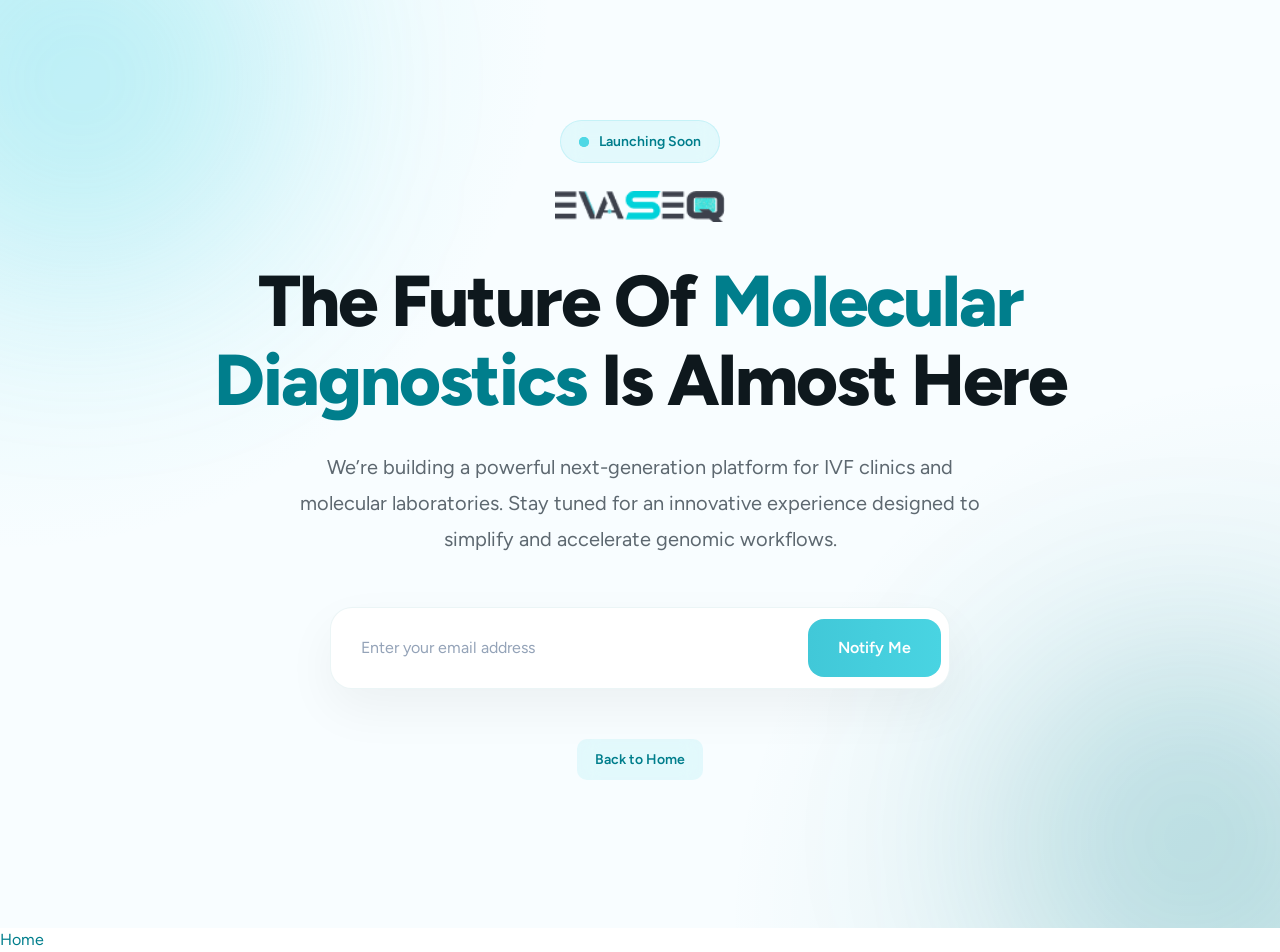
==== commit 4427b904: "Timer Removed" ====
--- a/coming-soon.html
+++ b/coming-soon.html
@@ -21,7 +21,6 @@
     <!-- Vendor CSS -->
     <link href="assets/vendor/bootstrap/css/bootstrap.min.css" rel="stylesheet" />
     <link href="assets/vendor/bootstrap-icons/bootstrap-icons.css" rel="stylesheet" />
-    <link href="assets/vendor/aos/aos.css" rel="stylesheet" />
 
     <!-- Main CSS -->
     <link href="assets/css/main.css" rel="stylesheet" />
@@ -52,143 +51,18 @@
             for an innovative experience designed to simplify and accelerate genomic workflows.
           </p>
 
-          <div class="countdown-grid">
-            <div class="count-box">
-              <h2 id="days">30</h2>
-              <span>Days</span>
-            </div>
-
-            <div class="count-box">
-              <h2 id="hours">12</h2>
-              <span>Hours</span>
-            </div>
-
-            <div class="count-box">
-              <h2 id="minutes">45</h2>
-              <span>Minutes</span>
-            </div>
-
-            <div class="count-box">
-              <h2 id="seconds">22</h2>
-              <span>Seconds</span>
-            </div>
-          </div>
-
           <form class="coming-newsletter">
             <input type="email" placeholder="Enter your email address" />
             <button type="submit">Notify Me</button>
           </form>
+
+          <div class="home-link"><a href="index.html">Back to Home</a></div>
         </div>
       </div>
     </main>
 
-    <footer id="footer" class="footer-16 footer position-relative">
-      <div class="container">
-        <div class="footer-main" data-aos="fade-up" data-aos-delay="100">
-          <div class="row align-items-start">
-            <!-- Left -->
-            <div class="col-lg-2">
-              <div class="brand-section">
-                <a href="index.html" class="logo d-flex align-items-center mb-4">
-                  <img src="assets/img/evaseq-logo.png" alt="EVASEQ" class="footer-logo" />
-                </a>
-
-                <p class="brand-description">
-                  4231 Balboa Ave #738 <br />
-                  San Diego, CA 92117
-                </p>
-              </div>
-            </div>
-
-            <!-- Middle Links -->
-            <div class="col-lg-4">
-              <div class="footer-nav-wrapper">
-                <div class="row">
-                  <div class="col-6">
-                    <div class="nav-column">
-                      <nav class="footer-nav">
-                        <a href="index.html">Home</a>
-                        <a href="#mission">Our Mission</a>
-                        <a href="#about">About Us</a>
-                        <a href="#workflow">End-To-End PGT-A Workflow</a>
-                        <a href="#features">EVASEQ Features</a>
-                        <a href="#system">Complementary System</a>
-                      </nav>
-                    </div>
-                  </div>
-
-                  <div class="col-6">
-                    <div class="nav-column">
-                      <nav class="footer-nav">
-                        <a href="#">Privacy Policy</a>
-                        <a href="#">Terms of Service</a>
-                      </nav>
-                    </div>
-                  </div>
-                </div>
-              </div>
-            </div>
-            <div class="col-lg-2">
-              <div class="footer-email">
-                <i class="bi bi-envelope-fill"></i>
-                <a href="mailto:info@evaseq.com">info@evaseq.com</a>
-              </div>
-            </div>
-            <!-- Right -->
-            <div class="col-lg-4">
-              <div class="footer-newsletter-box">
-                <p>Stay updated with the latest news from Evaseq. Sign up for our newsletter today!</p>
-
-                <form class="newsletter-form">
-                  <input type="email" placeholder="Enter your email" />
-
-                  <button type="submit">Subscribe</button>
-                </form>
-              </div>
-            </div>
-          </div>
-        </div>
-
-        <div class="footer-bottom">
-          <div class="container">
-            <div class="bottom-content text-center">
-              <div class="copyright">
-                <p>© 2026 EVASEQ. All rights reserved. Dedicated to your health and well-being.</p>
-              </div>
-            </div>
-          </div>
-        </div>
-      </div>
-    </footer>
+    <a href="index.html">Home</a>
     <!-- Vendor JS -->
     <script src="assets/vendor/bootstrap/js/bootstrap.bundle.min.js"></script>
-    <script src="assets/vendor/aos/aos.js"></script>
-
-    <script>
-      AOS.init();
-
-      const launchDate = new Date("Jun 30, 2026 00:00:00").getTime();
-
-      const timer = setInterval(function () {
-        const now = new Date().getTime();
-        const distance = launchDate - now;
-
-        const days = Math.floor(distance / (1000 * 60 * 60 * 24));
-        const hours = Math.floor((distance % (1000 * 60 * 60 * 24)) / (1000 * 60 * 60));
-        const minutes = Math.floor((distance % (1000 * 60 * 60)) / (1000 * 60));
-        const seconds = Math.floor((distance % (1000 * 60)) / 1000);
-
-        document.getElementById("days").innerHTML = days;
-        document.getElementById("hours").innerHTML = hours;
-        document.getElementById("minutes").innerHTML = minutes;
-        document.getElementById("seconds").innerHTML = seconds;
-
-        if (distance < 0) {
-          clearInterval(timer);
-
-          document.querySelector(".countdown-grid").innerHTML = "<h2>We Are Live 🚀</h2>";
-        }
-      }, 1000);
-    </script>
   </body>
 </html>
--- a/assets/css/main.css
+++ b/assets/css/main.css
@@ -1687,7 +1687,21 @@
   gap: 10px;
   backdrop-filter: blur(10px);
 }
-
+.home-link {
+  width: fit-content;
+  margin: 0 auto 28px;
+  padding: 10px 18px;
+  margin-top: 50px;
+  border-radius: 10px;
+  background: rgba(79, 216, 229, 0.12); 
+  color: var(--accent-color);
+  font-size: 14px;
+  font-weight: 600;
+  display: flex;
+  align-items: center;
+  gap: 10px;
+  backdrop-filter: blur(10px);
+}
 .pulse-dot {
   width: 10px;
   height: 10px;
@@ -1737,43 +1751,7 @@
   line-height: 1.8;
   color: #5d6870;
 }
-
-.countdown-grid {
-  display: grid;
-  grid-template-columns: repeat(4, 1fr);
-  gap: 24px;
-  margin-bottom: 50px;
-}
-
-.count-box {
-  padding: 34px 20px;
-  border-radius: 28px;
-  background: rgba(255, 255, 255, 0.75);
-  border: 1px solid rgba(79, 216, 229, 0.15);
-  backdrop-filter: blur(14px);
-  box-shadow: 0 20px 50px rgba(0, 0, 0, 0.05);
-  transition: all 0.3s ease;
-}
-
-.count-box:hover {
-  transform: translateY(-6px);
-}
-
-.count-box h2 {
-  font-size: 56px;
-  font-weight: 700;
-  margin-bottom: 10px;
-  color: var(--accent-color);
-}
-
-.count-box span {
-  font-size: 15px;
-  font-weight: 600;
-  color: #64748b;
-  text-transform: uppercase;
-  letter-spacing: 1px;
-}
-
+ 
 .coming-newsletter {
   max-width: 620px;
   margin: auto;
@@ -1818,34 +1796,7 @@
   transform: translateY(-2px);
   box-shadow: 0 14px 24px rgba(73, 212, 226, 0.35);
 }
-
-.social-links {
-  display: flex;
-  justify-content: center;
-  gap: 18px;
-  margin-top: 40px;
-}
-
-.social-links a {
-  width: 56px;
-  height: 56px;
-  border-radius: 18px;
-  background: rgba(255, 255, 255, 0.8);
-  color: var(--accent-color);
-  display: flex;
-  align-items: center;
-  justify-content: center;
-  font-size: 22px;
-  border: 1px solid rgba(79, 216, 229, 0.15);
-  transition: all 0.3s ease;
-}
-
-.social-links a:hover {
-  transform: translateY(-5px);
-  background: var(--accent-color);
-  color: #fff;
-}
-
+ 
 .bg-glow {
   position: absolute;
   border-radius: 50%;
@@ -1878,9 +1829,7 @@
     font-size: 52px;
   }
 
-  .countdown-grid {
-    grid-template-columns: repeat(2, 1fr);
-  }
+  
 }
 
 @media (max-width: 767px) {
@@ -1914,9 +1863,4 @@
     height: 56px;
   }
 }
-
-@media (max-width: 575px) {
-  .countdown-grid {
-    grid-template-columns: 1fr;
-  }
-}
+ 
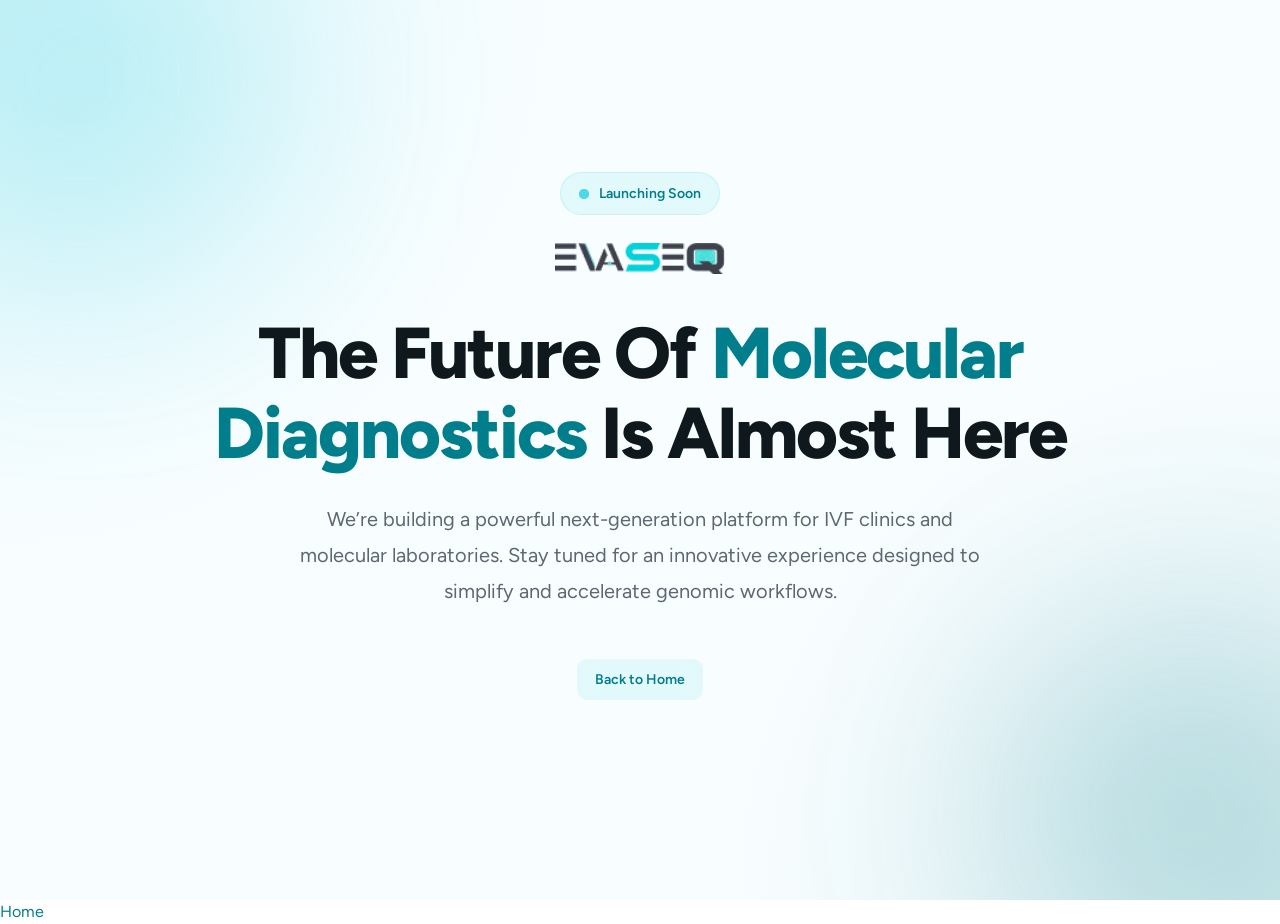
==== commit 36815d90: "Notify Section Removed" ====
--- a/coming-soon.html
+++ b/coming-soon.html
@@ -51,10 +51,7 @@
             for an innovative experience designed to simplify and accelerate genomic workflows.
           </p>
 
-          <form class="coming-newsletter">
-            <input type="email" placeholder="Enter your email address" />
-            <button type="submit">Notify Me</button>
-          </form>
+  
 
           <div class="home-link"><a href="index.html">Back to Home</a></div>
         </div>
